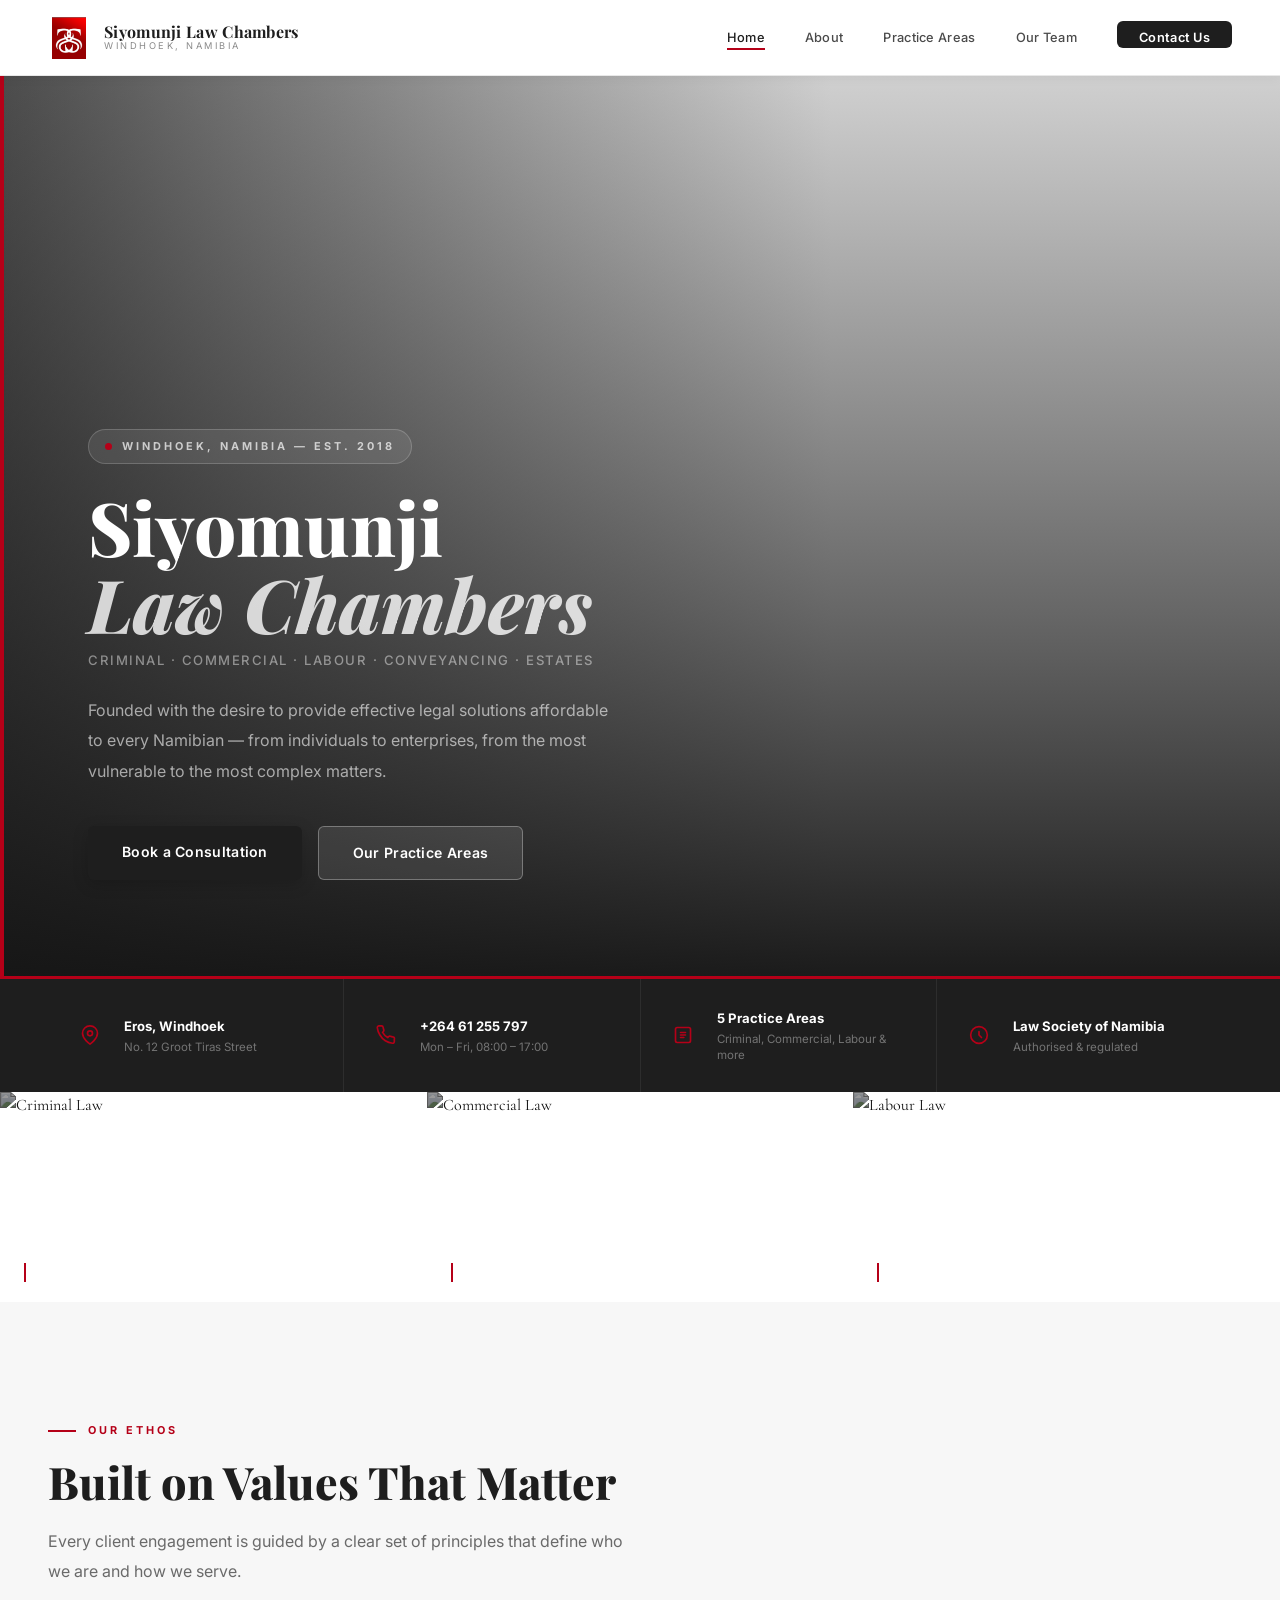
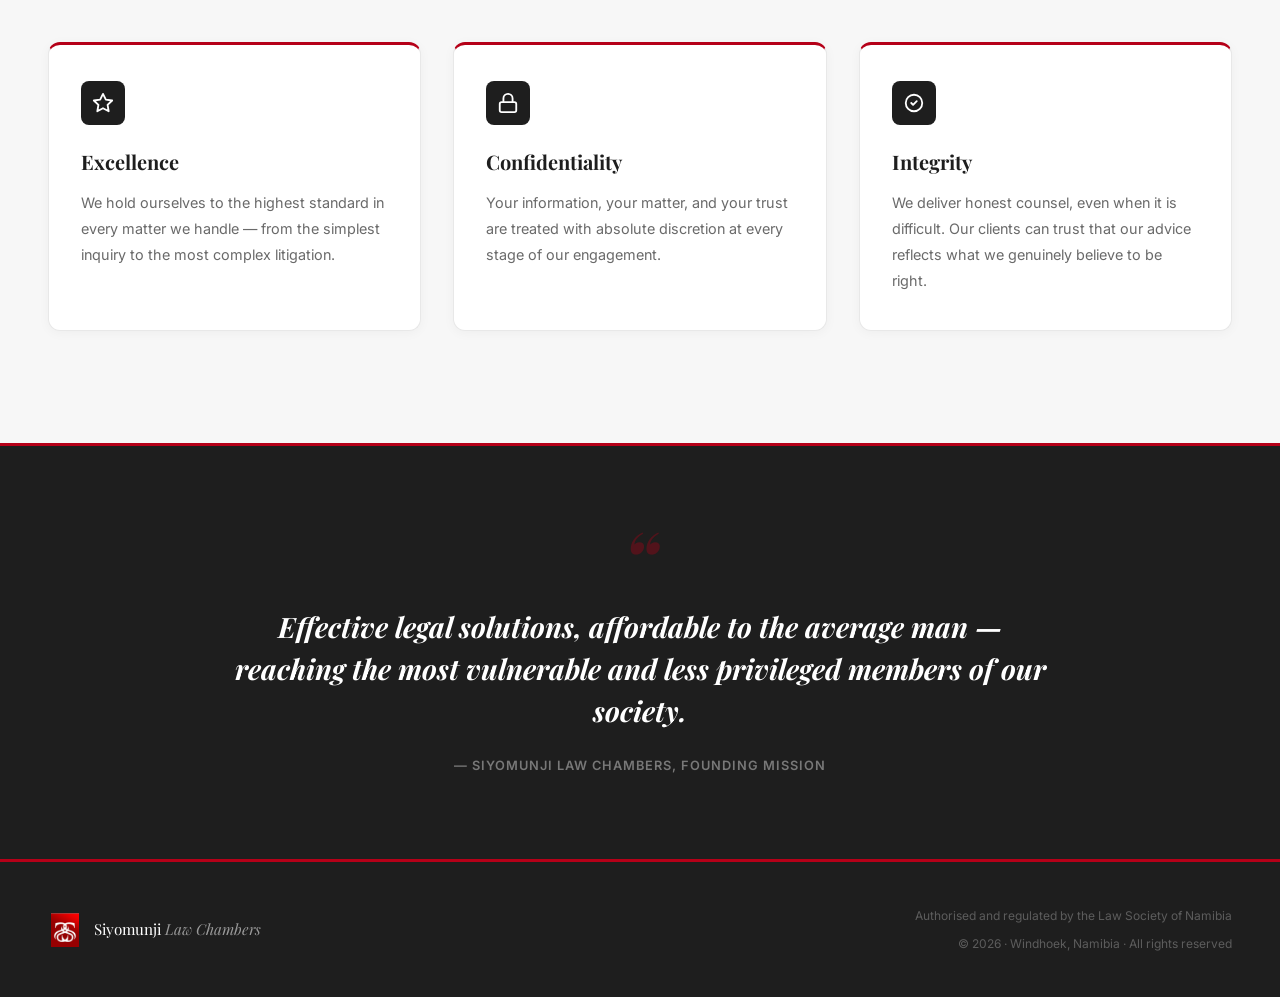
==== index.html @ d8ace4d2 "Reduce site image sizes by 30%" ====
<!DOCTYPE html>
<html lang="en">
<head>
  <meta charset="UTF-8"/>
  <meta name="viewport" content="width=device-width, initial-scale=1.0"/>
  <title>Siyomunji Law Chambers — Windhoek, Namibia</title>
  <meta name="description" content="Siyomunji Law Chambers — delivering effective, affordable legal solutions across Criminal Law, Commercial Law, Labour Law, Conveyancing, and more. Windhoek, Namibia."/>
  <link href="https://fonts.googleapis.com/css2?family=Playfair+Display:ital,wght@0,700;0,800;1,700&family=Cormorant+Garamond:ital,wght@0,400;0,600;1,400&family=Inter:wght@300;400;500;600;700&display=swap" rel="stylesheet"/>
  <link rel="stylesheet" href="styles.css"/>
  <style>
    .hero {
      position: relative; height: 100vh; min-height: 680px;
      display: flex; align-items: flex-end; overflow: hidden; margin-top: 76px;
    }
    .hero-bg {
      position: absolute; inset: 0;
      background-image: url('https://images.unsplash.com/photo-1589829545856-d10d557cf95f?auto=format&fit=crop&w=1800&q=85');
      background-size: cover; background-position: center 35%;
      transform: scale(1.04); transition: transform 8s ease-out;
    }
    .hero-bg.loaded { transform: scale(1); }
    .hero-overlay {
      position: absolute; inset: 0;
      background:
        linear-gradient(to top, rgba(20,20,20,0.97) 0%, rgba(20,20,20,0.65) 40%, rgba(20,20,20,0.2) 100%),
        linear-gradient(to right, rgba(20,20,20,0.7) 0%, transparent 65%);
    }
    .hero-accent { position: absolute; top: 0; left: 0; bottom: 0; width: 4px; background: var(--crimson); }
    .hero-content { position: relative; z-index: 1; width: 100%; max-width: 1200px; margin: 0 auto; padding: 0 3rem 6rem; }
    .hero-tag {
      display: inline-flex; align-items: center; gap: 10px;
      background: rgba(255,255,255,0.08); border: 1px solid rgba(255,255,255,0.18);
      color: rgba(255,255,255,0.7); font-family: 'Inter', sans-serif; font-size: 0.68rem;
      font-weight: 700; letter-spacing: 3px; text-transform: uppercase;
      padding: 7px 16px; border-radius: 100px; margin-bottom: 1.5rem;
    }
    .hero-dot { width: 7px; height: 7px; border-radius: 50%; background: var(--crimson); animation: blink 2.2s ease-in-out infinite; }
    @keyframes blink { 0%,100%{opacity:1;} 50%{opacity:0.2;} }
    .hero-content h1 {
      font-family: 'Playfair Display', serif;
      font-size: clamp(3.2rem, 5.8vw, 5.6rem);
      font-weight: 800; color: var(--white); line-height: 1.04; margin-bottom: 0.4rem;
    }
    .hero-content h1 em { font-style: italic; color: rgba(255,255,255,0.8); }
    .hero-sub { font-family: 'Inter', sans-serif; font-size: 0.82rem; font-weight: 500; color: rgba(255,255,255,0.45); letter-spacing: 1.5px; text-transform: uppercase; margin-bottom: 1.5rem; }
    .hero-desc { font-family: 'Inter', sans-serif; color: rgba(255,255,255,0.6); font-size: 1rem; max-width: 520px; line-height: 1.9; margin-bottom: 2.5rem; }
    .hero-actions { display: flex; gap: 1rem; flex-wrap: wrap; }
  </style>
</head>
<body>
<nav>
  <a href="index.html" class="nav-brand">
    <img src="logo.png" alt="Siyomunji Law Chambers" class="nav-logo"/>
    <div class="nav-brand-text">
      <span class="nav-brand-name">Siyomunji Law Chambers</span>
      <span class="nav-brand-sub">Windhoek, Namibia</span>
    </div>
  </a>
  <ul class="nav-links" id="navLinks">
    <li><a href="index.html" class="active">Home</a></li>
    <li><a href="about.html">About</a></li>
    <li><a href="practice.html">Practice Areas</a></li>
    <li><a href="team.html">Our Team</a></li>
    <li><a href="contact.html" class="nav-cta">Contact Us</a></li>
  </ul>
  <button class="hamburger" id="hamburger" aria-label="Toggle menu">
    <span></span><span></span><span></span>
  </button>
</nav>

<section class="hero">
  <div class="hero-bg" id="heroBg"></div>
  <div class="hero-overlay"></div>
  <div class="hero-accent"></div>
  <div class="hero-content">
    <div class="hero-tag"><span class="hero-dot"></span>Windhoek, Namibia &mdash; Est. 2018</div>
    <h1>Siyomunji<br><em>Law Chambers</em></h1>
    <p class="hero-sub">Criminal &middot; Commercial &middot; Labour &middot; Conveyancing &middot; Estates</p>
    <p class="hero-desc">Founded with the desire to provide effective legal solutions affordable to every Namibian — from individuals to enterprises, from the most vulnerable to the most complex matters.</p>
    <div class="hero-actions">
      <a href="contact.html" class="btn btn-primary">Book a Consultation</a>
      <a href="practice.html" class="btn btn-ghost">Our Practice Areas</a>
    </div>
  </div>
</section>

<div class="cred-bar">
  <div class="cred-inner">
    <div class="cred-item">
      <div class="cred-icon"><svg viewBox="0 0 24 24" fill="none" stroke="#b50018" stroke-width="2" stroke-linecap="round" stroke-linejoin="round"><path d="M21 10c0 7-9 13-9 13s-9-6-9-13a9 9 0 0 1 18 0z"/><circle cx="12" cy="10" r="3"/></svg></div>
      <div><h4>Eros, Windhoek</h4><p>No. 12 Groot Tiras Street</p></div>
    </div>
    <div class="cred-item">
      <div class="cred-icon"><svg viewBox="0 0 24 24" fill="none" stroke="#b50018" stroke-width="2" stroke-linecap="round" stroke-linejoin="round"><path d="M22 16.92v3a2 2 0 0 1-2.18 2 19.79 19.79 0 0 1-8.63-3.07A19.5 19.5 0 0 1 4.69 12 19.79 19.79 0 0 1 1.61 3.4 2 2 0 0 1 3.58 1h3a2 2 0 0 1 2 1.72c.127.96.361 1.903.7 2.81a2 2 0 0 1-.45 2.11L7.91 8.96a16 16 0 0 0 6.13 6.13l1.12-1.12a2 2 0 0 1 2.11-.45c.907.339 1.85.573 2.81.7A2 2 0 0 1 22 16.92z"/></svg></div>
      <div><h4>+264 61 255 797</h4><p>Mon – Fri, 08:00 – 17:00</p></div>
    </div>
    <div class="cred-item">
      <div class="cred-icon"><svg viewBox="0 0 24 24" fill="none" stroke="#b50018" stroke-width="2" stroke-linecap="round" stroke-linejoin="round"><rect x="3" y="3" width="18" height="18" rx="2"/><path d="M9 9h6M9 12h6M9 15h4"/></svg></div>
      <div><h4>5 Practice Areas</h4><p>Criminal, Commercial, Labour &amp; more</p></div>
    </div>
    <div class="cred-item">
      <div class="cred-icon"><svg viewBox="0 0 24 24" fill="none" stroke="#b50018" stroke-width="2" stroke-linecap="round" stroke-linejoin="round"><circle cx="12" cy="12" r="10"/><path d="M12 8v4l3 3"/></svg></div>
      <div><h4>Law Society of Namibia</h4><p>Authorised &amp; regulated</p></div>
    </div>
  </div>
</div>

<div class="img-strip">
  <div class="img-strip-item"><img src="https://images.unsplash.com/photo-1589994965851-a8f479c573a9?auto=format&fit=crop&w=800&q=80" alt="Criminal Law" loading="lazy"/><div class="img-strip-label">Criminal Law</div></div>
  <div class="img-strip-item"><img src="https://images.unsplash.com/photo-1521587760476-6c12a4b040da?auto=format&fit=crop&w=800&q=80" alt="Commercial Law" loading="lazy"/><div class="img-strip-label">Commercial Law</div></div>
  <div class="img-strip-item"><img src="https://images.unsplash.com/photo-1573164713988-8665fc963095?auto=format&fit=crop&w=800&q=80" alt="Labour Law" loading="lazy"/><div class="img-strip-label">Labour Law</div></div>
</div>

<section class="values-section">
  <div class="section-inner">
    <div class="eyebrow">Our Ethos</div>
    <h2 class="section-h" style="color:var(--dark)">Built on Values That Matter</h2>
    <p class="section-sub">Every client engagement is guided by a clear set of principles that define who we are and how we serve.</p>
    <div class="values-grid">
      <div class="val-card fade-up">
        <div class="val-icon"><svg viewBox="0 0 24 24" fill="none" stroke="white" stroke-width="2" stroke-linecap="round" stroke-linejoin="round"><path d="M12 2l3.09 6.26L22 9.27l-5 4.87L18.18 21 12 17.77 5.82 21 7 14.14 2 9.27l6.91-1.01L12 2z"/></svg></div>
        <h3>Excellence</h3>
        <p>We hold ourselves to the highest standard in every matter we handle — from the simplest inquiry to the most complex litigation.</p>
      </div>
      <div class="val-card fade-up">
        <div class="val-icon"><svg viewBox="0 0 24 24" fill="none" stroke="white" stroke-width="2" stroke-linecap="round" stroke-linejoin="round"><rect x="3" y="11" width="18" height="11" rx="2" ry="2"/><path d="M7 11V7a5 5 0 0 1 10 0v4"/></svg></div>
        <h3>Confidentiality</h3>
        <p>Your information, your matter, and your trust are treated with absolute discretion at every stage of our engagement.</p>
      </div>
      <div class="val-card fade-up">
        <div class="val-icon"><svg viewBox="0 0 24 24" fill="none" stroke="white" stroke-width="2" stroke-linecap="round" stroke-linejoin="round"><path d="M9 12l2 2 4-4m6 2a9 9 0 11-18 0 9 9 0 0118 0z"/></svg></div>
        <h3>Integrity</h3>
        <p>We deliver honest counsel, even when it is difficult. Our clients can trust that our advice reflects what we genuinely believe to be right.</p>
      </div>
    </div>
  </div>
</section>

<div class="quote-strip">
  <blockquote>Effective legal solutions, affordable to the average man — reaching the most vulnerable and less privileged members of our society.</blockquote>
  <cite>— Siyomunji Law Chambers, Founding Mission</cite>
</div>

<footer>
  <div class="footer-brand">
    <img src="logo.png" alt="Siyomunji Law Chambers" class="footer-logo"/>
    <span class="footer-brand-text">Siyomunji <em>Law Chambers</em></span>
  </div>
  <div class="footer-right">
    <small>Authorised and regulated by the Law Society of Namibia</small><br>
    <small>&copy; 2026 &middot; Windhoek, Namibia &middot; All rights reserved</small>
  </div>
</footer>
<button class="back-top" id="backTop" aria-label="Back to top"><svg viewBox="0 0 24 24" fill="none" stroke="currentColor" stroke-width="2.5" stroke-linecap="round" stroke-linejoin="round"><polyline points="18 15 12 9 6 15"/></svg></button>
<script>
  window.addEventListener('load', () => { document.getElementById('heroBg').classList.add('loaded'); });
  const obs = new IntersectionObserver(entries => { entries.forEach(e => { if (e.isIntersecting) e.target.classList.add('visible'); }); }, { threshold: 0.1 });
  document.querySelectorAll('.fade-up').forEach(el => obs.observe(el));
  const ham = document.getElementById('hamburger'); const nav = document.getElementById('navLinks');
  ham.addEventListener('click', () => { ham.classList.toggle('open'); nav.classList.toggle('open'); });
  const bt = document.getElementById('backTop');
  window.addEventListener('scroll', () => { bt.classList.toggle('show', window.scrollY > 400); });
  bt.addEventListener('click', () => window.scrollTo({ top: 0, behavior: 'smooth' }));
</script>
</body>
</html>
---- styles.css ----
/* ── RESET & VARS ──────────────────────────────── */
*, *::before, *::after { box-sizing: border-box; margin: 0; padding: 0; }

:root {
  --image-scale: 0.7;
  --crimson:  #b50018;
  --crimson2: #8a0013;
  --dark:     #1e1e1e;
  --charcoal: #2c2c2c;
  --grey:     #4a4a4a;
  --midgrey:  #8a8a8a;
  --lightgrey:#e8e8e8;
  --offwhite: #f7f7f7;
  --cream:    #f0f0f0;
  --white:    #ffffff;
  --text:     #1e1e1e;
  --muted:    #6a6a6a;
}

html { scroll-behavior: smooth; }
body {
  font-family: 'Cormorant Garamond', Georgia, serif;
  color: var(--text); background: var(--white);
  line-height: 1.7; overflow-x: hidden;
}
::-webkit-scrollbar { width: 5px; }
::-webkit-scrollbar-track { background: var(--dark); }
::-webkit-scrollbar-thumb { background: var(--crimson); border-radius: 3px; }

/* ── NAV ───────────────────────────────────────── */
nav {
  position: fixed; top: 0; left: 0; right: 0; z-index: 200;
  display: flex; align-items: center; justify-content: space-between;
  padding: 0 3rem; height: 76px;
  background: rgba(255,255,255,0.97);
  backdrop-filter: blur(20px);
  border-bottom: 1px solid var(--lightgrey);
  box-shadow: 0 1px 12px rgba(0,0,0,0.06);
}
.nav-brand { display: flex; align-items: center; gap: 14px; text-decoration: none; }
.nav-logo { width: 42px; height: 42px; object-fit: contain; }
.nav-brand-text { display: flex; flex-direction: column; line-height: 1.15; }
.nav-brand-name {
  font-family: 'Playfair Display', serif;
  font-size: 1rem; font-weight: 700; color: var(--dark); letter-spacing: 0.3px;
}
.nav-brand-sub {
  font-size: 0.58rem; color: var(--midgrey);
  letter-spacing: 2.5px; text-transform: uppercase; font-family: 'Inter', sans-serif;
}
.nav-links { display: flex; gap: 2.5rem; list-style: none; align-items: center; }
.nav-links a {
  font-family: 'Inter', sans-serif;
  color: var(--grey); font-size: 0.8rem;
  font-weight: 500; text-decoration: none; letter-spacing: 0.3px;
  transition: color 0.2s; position: relative; padding-bottom: 3px;
}
.nav-links a::after {
  content: ''; position: absolute; bottom: -2px; left: 0; right: 0;
  height: 2px; background: var(--crimson);
  transform: scaleX(0); transition: transform 0.25s; transform-origin: left;
}
.nav-links a:hover { color: var(--dark); }
.nav-links a:hover::after, .nav-links a.active::after { transform: scaleX(1); }
.nav-links a.active { color: var(--dark); }
.nav-cta {
  background: var(--dark) !important; color: var(--white) !important;
  padding: 9px 22px; border-radius: 6px; font-weight: 600 !important;
  font-family: 'Inter', sans-serif !important; transition: background 0.2s !important;
}
.nav-cta::after { display: none !important; }
.nav-cta:hover { background: var(--crimson) !important; }

/* ── HAMBURGER ─────────────────────────────────── */
.hamburger {
  display: none; flex-direction: column; justify-content: center;
  gap: 5px; cursor: pointer; padding: 6px; background: none; border: none;
}
.hamburger span { display: block; width: 24px; height: 2px; background: var(--dark); border-radius: 2px; transition: all 0.3s; }
.hamburger.open span:nth-child(1) { transform: translateY(7px) rotate(45deg); }
.hamburger.open span:nth-child(2) { opacity: 0; }
.hamburger.open span:nth-child(3) { transform: translateY(-7px) rotate(-45deg); }

/* ── BUTTONS ───────────────────────────────────── */
.btn {
  display: inline-block; padding: 14px 34px; border-radius: 6px;
  font-family: 'Inter', sans-serif; font-weight: 600; font-size: 0.88rem;
  text-decoration: none; transition: all 0.25s; cursor: pointer; letter-spacing: 0.3px;
}
.btn-primary { background: var(--dark); color: var(--white); box-shadow: 0 4px 16px rgba(0,0,0,0.18); }
.btn-primary:hover { background: var(--crimson); transform: translateY(-2px); box-shadow: 0 10px 28px rgba(181,0,24,0.3); }
.btn-ghost { background: rgba(255,255,255,0.1); color: var(--white); border: 1px solid rgba(255,255,255,0.3); }
.btn-ghost:hover { background: rgba(255,255,255,0.2); border-color: rgba(255,255,255,0.55); }
.btn-outline { background: transparent; color: var(--dark); border: 2px solid var(--dark); }
.btn-outline:hover { background: var(--dark); color: var(--white); }

/* ── PAGE HERO ─────────────────────────────────── */
.page-hero {
  height: 380px; position: relative;
  display: flex; align-items: flex-end; overflow: hidden; margin-top: 76px;
}
.page-hero-bg { position: absolute; inset: 0; background-size: cover; background-position: center 30%; }
.page-hero-overlay {
  position: absolute; inset: 0;
  background: linear-gradient(to top, rgba(20,20,20,0.95) 0%, rgba(20,20,20,0.55) 55%, rgba(20,20,20,0.2) 100%);
}
.page-hero-content { position: relative; z-index: 1; width: 100%; max-width: 1200px; margin: 0 auto; padding: 0 3rem 3.5rem; }
.page-hero-eyebrow {
  display: inline-flex; align-items: center; gap: 10px;
  font-family: 'Inter', sans-serif; font-size: 0.68rem; font-weight: 700;
  letter-spacing: 3px; text-transform: uppercase; color: rgba(255,255,255,0.6); margin-bottom: 0.75rem;
}
.page-hero-eyebrow::before { content: ''; display: block; width: 24px; height: 2px; background: var(--crimson); }
.page-hero h1 {
  font-family: 'Playfair Display', serif;
  font-size: clamp(2.4rem, 4vw, 3.8rem); font-weight: 800; color: var(--white); line-height: 1.1;
}
.page-hero h1 em { color: rgba(255,255,255,0.75); font-style: italic; }

/* ── SECTION COMMONS ───────────────────────────── */
.section-inner { max-width: 1200px; margin: 0 auto; }
.eyebrow {
  display: inline-flex; align-items: center; gap: 12px;
  font-family: 'Inter', sans-serif; font-size: 0.68rem; font-weight: 700;
  letter-spacing: 3px; text-transform: uppercase; color: var(--crimson); margin-bottom: 1rem;
}
.eyebrow::before { content: ''; display: block; width: 28px; height: 2px; background: currentColor; }
.section-h {
  font-family: 'Playfair Display', serif;
  font-size: clamp(2rem, 3.5vw, 3rem); font-weight: 800; line-height: 1.15; margin-bottom: 1.25rem;
}
.section-sub {
  font-family: 'Inter', sans-serif; font-size: 1rem; color: var(--muted); max-width: 600px; line-height: 1.85;
}

/* ── CRED BAR ──────────────────────────────────── */
.cred-bar { background: var(--dark); border-top: 3px solid var(--crimson); padding: 0 3rem; }
.cred-inner { max-width: 1200px; margin: 0 auto; display: flex; align-items: stretch; }
.cred-item {
  flex: 1; display: flex; align-items: center; gap: 1rem;
  padding: 1.75rem 1.5rem; border-right: 1px solid rgba(255,255,255,0.07);
}
.cred-item:last-child { border-right: none; }
.cred-icon { width: 36px; height: 36px; flex-shrink: 0; display: flex; align-items: center; justify-content: center; }
.cred-icon svg { width: 20px; height: 20px; }
.cred-item h4 { font-family: 'Inter', sans-serif; font-size: 0.82rem; font-weight: 700; color: var(--white); margin-bottom: 2px; }
.cred-item p { font-family: 'Inter', sans-serif; font-size: 0.72rem; color: rgba(255,255,255,0.38); line-height: 1.4; }

/* ── IMAGE STRIP ───────────────────────────────── */
.img-strip { display: grid; grid-template-columns: 1fr 1fr 1fr; height: calc(300px * var(--image-scale)); overflow: hidden; }
.img-strip-item { position: relative; overflow: hidden; }
.img-strip-item img { width: 100%; height: 100%; object-fit: cover; filter: brightness(0.6) saturate(0.5) grayscale(0.3); transition: transform 0.6s, filter 0.4s; display: block; }
.img-strip-item:hover img { transform: scale(1.06); filter: brightness(0.45) saturate(0.4) grayscale(0.2); }
.img-strip-label {
  position: absolute; bottom: 1.25rem; left: 1.5rem;
  font-family: 'Inter', sans-serif; font-size: 0.68rem; font-weight: 700;
  letter-spacing: 2.5px; text-transform: uppercase; color: var(--white);
  border-left: 2px solid var(--crimson); padding-left: 10px;
}

/* ── VALUES SECTION ────────────────────────────── */
.values-section { padding: 7rem 3rem; background: var(--offwhite); }
.values-grid { display: grid; grid-template-columns: repeat(3,1fr); gap: 2rem; margin-top: 3.5rem; }
.val-card {
  background: var(--white); border-radius: 12px; padding: 2.25rem 2rem;
  border: 1px solid var(--lightgrey); border-top: 3px solid var(--crimson);
  box-shadow: 0 2px 12px rgba(0,0,0,0.04); transition: transform 0.3s, box-shadow 0.3s;
}
.val-card:hover { transform: translateY(-4px); box-shadow: 0 12px 36px rgba(0,0,0,0.1); }
.val-icon { width: 44px; height: 44px; background: var(--dark); border-radius: 8px; display: flex; align-items: center; justify-content: center; margin-bottom: 1.25rem; }
.val-icon svg { width: 22px; height: 22px; }
.val-card h3 { font-family: 'Playfair Display', serif; font-size: 1.25rem; font-weight: 700; color: var(--dark); margin-bottom: 0.65rem; }
.val-card p { font-family: 'Inter', sans-serif; font-size: 0.9rem; color: var(--muted); line-height: 1.8; }

/* ── ABOUT SECTION ─────────────────────────────── */
.about-section { padding: 7rem 3rem; background: var(--white); }
.about-layout { display: grid; grid-template-columns: 1fr 1fr; gap: 6rem; align-items: center; margin-top: 4rem; }
.about-photo-wrap { position: relative; }
.about-photo { width: 100%; aspect-ratio: 8/7; object-fit: cover; border-radius: 12px; display: block; box-shadow: 0 24px 64px rgba(0,0,0,0.14); filter: grayscale(15%); }
.about-badge {
  position: absolute; bottom: -18px; left: -18px;
  background: var(--dark); border-radius: 10px; padding: 1.25rem 1.5rem;
  box-shadow: 0 8px 28px rgba(0,0,0,0.25); color: var(--white);
  border-left: 4px solid var(--crimson);
}
.about-badge strong { display: block; font-family: 'Playfair Display', serif; font-size: 1.4rem; font-weight: 800; line-height: 1.2; }
.about-badge span { font-family: 'Inter', sans-serif; font-size: 0.7rem; font-weight: 600; opacity: 0.6; text-transform: uppercase; letter-spacing: 1px; }
.about-text p { font-family: 'Inter', sans-serif; font-size: 0.98rem; color: var(--grey); line-height: 1.95; margin-bottom: 1.25rem; }
blockquote.pull {
  margin: 2rem 0; padding: 1.4rem 1.6rem;
  background: var(--offwhite); border-left: 4px solid var(--crimson); border-radius: 0 10px 10px 0;
  box-shadow: 0 2px 12px rgba(0,0,0,0.05);
}
blockquote.pull p { font-family: 'Playfair Display', serif; font-size: 1.1rem; font-style: italic; color: var(--dark); margin: 0 0 0.4rem; }
blockquote.pull cite { font-family: 'Inter', sans-serif; font-size: 0.75rem; color: var(--midgrey); font-style: normal; font-weight: 600; }

/* ── ABOUT GALLERY ─────────────────────────────── */
.about-gallery { display: grid; grid-template-columns: 2fr 1fr 1fr; grid-template-rows: calc(250px * var(--image-scale)) calc(250px * var(--image-scale)); gap: 10px; margin-top: 5rem; }
.about-gallery-item { border-radius: 10px; overflow: hidden; }
.about-gallery-item img { width: 100%; height: 100%; object-fit: cover; filter: grayscale(20%) saturate(0.85); transition: transform 0.5s, filter 0.4s; display: block; }
.about-gallery-item:hover img { transform: scale(1.05); filter: grayscale(0%) saturate(1); }
.about-gallery-item:first-child { grid-row: 1 / 3; }

/* ── PRACTICE / SERVICES ───────────────────────── */
.practice-section { padding: 7rem 3rem; background: var(--charcoal); }
.practice-section .section-h { color: var(--white); }
.practice-section .section-sub { color: rgba(255,255,255,0.45); }
.practice-grid { display: grid; grid-template-columns: repeat(2,1fr); gap: 1.5rem; margin-top: 3.5rem; }
.prac-card { border-radius: 12px; overflow: hidden; border: 1px solid rgba(255,255,255,0.07); transition: all 0.3s; }
.prac-img { width: 100%; height: calc(200px * var(--image-scale)); object-fit: cover; display: block; filter: brightness(0.4) grayscale(0.5); transition: filter 0.4s, transform 0.4s; }
.prac-card:hover .prac-img { filter: brightness(0.3) grayscale(0.3); transform: scale(1.04); }
.prac-body { padding: 1.5rem 1.75rem 1.875rem; background: rgba(30,30,30,0.96); }
.prac-line { width: 28px; height: 2px; background: var(--crimson); border-radius: 2px; margin-bottom: 0.75rem; transition: width 0.3s; }
.prac-card:hover .prac-line { width: 56px; }
.prac-body h3 { font-family: 'Playfair Display', serif; font-size: 1.15rem; font-weight: 700; color: var(--white); margin-bottom: 0.5rem; }
.prac-body ul { list-style: none; margin-top: 0.6rem; }
.prac-body ul li { font-family: 'Inter', sans-serif; font-size: 0.82rem; color: rgba(255,255,255,0.42); line-height: 1.9; padding-left: 1rem; position: relative; }
.prac-body ul li::before { content: '—'; position: absolute; left: 0; color: var(--crimson); font-size: 0.7rem; top: 0.3rem; }

/* ── TEAM SECTION ──────────────────────────────── */
.team-section { padding: 7rem 3rem; background: var(--offwhite); }
.team-grid { display: grid; grid-template-columns: repeat(4,1fr); gap: 1.75rem; margin-top: 3.5rem; }
.team-card { background: var(--white); border-radius: 12px; overflow: hidden; box-shadow: 0 2px 14px rgba(0,0,0,0.07); transition: transform 0.3s, box-shadow 0.3s; }
.team-card:hover { transform: translateY(-4px); box-shadow: 0 14px 40px rgba(0,0,0,0.12); }
.team-photo { width: 100%; aspect-ratio: 10/7; object-fit: cover; display: block; filter: grayscale(25%); transition: filter 0.3s; }
.team-card:hover .team-photo { filter: grayscale(0%); }
.team-info { padding: 1.25rem 1.25rem 1.5rem; border-top: 3px solid var(--crimson); }
.team-info h4 { font-family: 'Playfair Display', serif; font-size: 1rem; font-weight: 700; color: var(--dark); margin-bottom: 4px; }
.team-info span { font-family: 'Inter', sans-serif; font-size: 0.72rem; font-weight: 600; color: var(--midgrey); letter-spacing: 0.5px; text-transform: uppercase; }

/* ── PARTNER FEATURE ───────────────────────────── */
.partner-section { padding: 7rem 3rem; background: var(--white); }
.partner-layout { display: grid; grid-template-columns: 1fr 1.4fr; gap: 5rem; align-items: center; margin-top: 4rem; }
.partner-photo-wrap { position: relative; }
.partner-photo { width: 100%; aspect-ratio: 15/14; object-fit: cover; border-radius: 12px; display: block; box-shadow: 0 24px 64px rgba(0,0,0,0.12); filter: grayscale(15%); }
.partner-badge {
  position: absolute; top: 2rem; right: -1.5rem;
  background: var(--dark); color: var(--white); border-radius: 8px;
  padding: 1rem 1.25rem; text-align: center;
  box-shadow: 0 8px 24px rgba(0,0,0,0.2); border-top: 3px solid var(--crimson);
}
.partner-badge strong { display: block; font-family: 'Playfair Display', serif; font-size: 1.8rem; font-weight: 800; line-height: 1; }
.partner-badge span { font-family: 'Inter', sans-serif; font-size: 0.65rem; font-weight: 600; letter-spacing: 1px; text-transform: uppercase; opacity: 0.6; }
.partner-text p { font-family: 'Inter', sans-serif; font-size: 0.97rem; color: var(--grey); line-height: 1.95; margin-bottom: 1.1rem; }
.partner-expertise { margin-top: 2rem; }
.partner-expertise h4 { font-family: 'Inter', sans-serif; font-size: 0.7rem; font-weight: 700; letter-spacing: 2px; text-transform: uppercase; color: var(--crimson); margin-bottom: 1rem; }
.expertise-tags { display: flex; flex-wrap: wrap; gap: 0.5rem; }
.etag { font-family: 'Inter', sans-serif; font-size: 0.78rem; font-weight: 600; padding: 5px 13px; border-radius: 100px; background: var(--offwhite); border: 1px solid var(--lightgrey); color: var(--dark); }

/* ── QUOTE / CTA STRIP ─────────────────────────── */
.quote-strip { background: var(--dark); padding: 5rem 3rem; text-align: center; border-top: 3px solid var(--crimson); }
.quote-strip blockquote {
  max-width: 820px; margin: 0 auto;
  font-family: 'Playfair Display', serif; font-size: clamp(1.2rem,2.2vw,1.9rem);
  font-weight: 700; font-style: italic; color: var(--white); line-height: 1.5; margin-bottom: 1.25rem;
}
.quote-strip blockquote::before {
  content: '\201C'; display: block; font-size: 5rem; color: rgba(181,0,24,0.35);
  line-height: 0.8; margin-bottom: 1rem;
}
.quote-strip cite { font-family: 'Inter', sans-serif; font-size: 0.8rem; color: rgba(255,255,255,0.4); font-style: normal; font-weight: 600; letter-spacing: 1px; text-transform: uppercase; }

/* ── CONTACT SECTION ───────────────────────────── */
.contact-section { padding: 7rem 3rem; background: var(--offwhite); }
.contact-layout { display: grid; grid-template-columns: 1fr 1.4fr; gap: 4rem; align-items: start; margin-top: 3.5rem; }
.contact-stack { display: flex; flex-direction: column; gap: 1rem; }
.cinfo {
  display: flex; gap: 1.25rem; align-items: flex-start;
  background: var(--white); border-radius: 12px; padding: 1.4rem 1.5rem;
  border: 1px solid var(--lightgrey); transition: box-shadow 0.2s, transform 0.2s;
}
.cinfo:hover { box-shadow: 0 6px 24px rgba(0,0,0,0.08); transform: translateY(-2px); }
.cinfo-ico { width: 42px; height: 42px; flex-shrink: 0; background: var(--dark); border-radius: 8px; display: flex; align-items: center; justify-content: center; }
.cinfo-ico svg { width: 18px; height: 18px; }
.cinfo h4 { font-family: 'Inter', sans-serif; font-size: 0.65rem; font-weight: 700; letter-spacing: 2px; text-transform: uppercase; color: var(--crimson); margin-bottom: 4px; }
.cinfo p, .cinfo a { font-family: 'Inter', sans-serif; font-size: 0.92rem; color: var(--text); text-decoration: none; line-height: 1.6; }
.cinfo a:hover { color: var(--crimson); }

.contact-right { display: flex; flex-direction: column; gap: 1.5rem; }
.map-frame { border-radius: 14px; overflow: hidden; border: 1px solid var(--lightgrey); box-shadow: 0 6px 24px rgba(0,0,0,0.07); height: 260px; }
.map-frame iframe { width: 100%; height: 100%; border: none; display: block; }

.contact-form { background: var(--white); border-radius: 14px; padding: 2rem 2rem 2.25rem; border: 1px solid var(--lightgrey); box-shadow: 0 4px 16px rgba(0,0,0,0.05); }
.contact-form h3 { font-family: 'Playfair Display', serif; font-size: 1.35rem; font-weight: 700; color: var(--dark); margin-bottom: 1.25rem; }
.form-row { display: grid; grid-template-columns: 1fr 1fr; gap: 1rem; }
.form-group { display: flex; flex-direction: column; gap: 6px; margin-bottom: 1rem; }
.form-group label { font-family: 'Inter', sans-serif; font-size: 0.68rem; font-weight: 700; letter-spacing: 1.5px; text-transform: uppercase; color: var(--muted); }
.form-group input, .form-group select, .form-group textarea {
  border: 1px solid var(--lightgrey); border-radius: 8px; padding: 11px 14px;
  font-size: 0.92rem; font-family: 'Inter', sans-serif; color: var(--text);
  background: var(--offwhite); transition: border-color 0.2s, box-shadow 0.2s; outline: none;
}
.form-group input:focus, .form-group select:focus, .form-group textarea:focus {
  border-color: var(--dark); box-shadow: 0 0 0 3px rgba(30,30,30,0.08); background: var(--white);
}
.form-group textarea { resize: vertical; min-height: 110px; }
.form-status { font-family: 'Inter', sans-serif; font-size: 0.85rem; padding: 10px 14px; border-radius: 7px; display: none; margin-top: 0.5rem; }
.form-status.success { background: #f0f9f0; color: #2e7d32; border: 1px solid #c8e6c9; display: block; }
.form-status.error { background: #fdf3f3; color: #c62828; border: 1px solid #f5c6c6; display: block; }

/* ── HOURS BLOCK ───────────────────────────────── */
.hours-block { background: var(--white); border-radius: 12px; padding: 1.5rem; border: 1px solid var(--lightgrey); }
.hours-block h4 { font-family: 'Inter', sans-serif; font-size: 0.65rem; font-weight: 700; letter-spacing: 2px; text-transform: uppercase; color: var(--crimson); margin-bottom: 1rem; }
.hrow { display: flex; justify-content: space-between; font-family: 'Inter', sans-serif; font-size: 0.875rem; padding: 9px 0; border-bottom: 1px solid var(--cream); color: var(--grey); }
.hrow:last-child { border-bottom: none; }
.hrow span:last-child { font-weight: 700; color: var(--dark); }

/* ── FOOTER ────────────────────────────────────── */
footer {
  background: var(--dark); padding: 2.5rem 3rem;
  display: flex; flex-wrap: wrap; align-items: center; justify-content: space-between; gap: 1rem;
  border-top: 3px solid var(--crimson);
}
.footer-brand { display: flex; align-items: center; gap: 12px; }
.footer-logo { width: 34px; height: 34px; object-fit: contain; }
.footer-brand-text { font-family: 'Playfair Display', serif; color: var(--white); font-size: 0.95rem; }
.footer-brand-text em { color: rgba(255,255,255,0.55); font-style: italic; }
.footer-right { text-align: right; }
footer small { font-family: 'Inter', sans-serif; color: rgba(255,255,255,0.28); font-size: 0.75rem; line-height: 1.8; }

/* ── FADE / BACK-TO-TOP ────────────────────────── */
.fade-up { opacity: 0; transform: translateY(22px); transition: opacity 0.55s ease, transform 0.55s ease; }
.fade-up.visible { opacity: 1; transform: translateY(0); }
.back-top {
  position: fixed; bottom: 2rem; right: 2rem; z-index: 300;
  width: 44px; height: 44px; border-radius: 50%;
  background: var(--dark); color: var(--white); border: none; cursor: pointer;
  display: flex; align-items: center; justify-content: center;
  box-shadow: 0 4px 16px rgba(0,0,0,0.25);
  opacity: 0; transform: translateY(12px); transition: opacity 0.3s, transform 0.3s; pointer-events: none;
}
.back-top.show { opacity: 1; transform: translateY(0); pointer-events: auto; }
.back-top:hover { background: var(--crimson); }
.back-top svg { width: 18px; height: 18px; }

/* ── RESPONSIVE ────────────────────────────────── */
@media (max-width: 960px) {
  nav { padding: 0 1.5rem; }
  .about-layout, .partner-layout { grid-template-columns: 1fr; gap: 3.5rem; }
  .practice-grid { grid-template-columns: 1fr 1fr; }
  .team-grid { grid-template-columns: 1fr 1fr; }
  .values-grid { grid-template-columns: 1fr 1fr; }
  .contact-layout { grid-template-columns: 1fr; }
  .about-gallery { grid-template-columns: 1fr 1fr; grid-template-rows: calc(200px * var(--image-scale)) calc(200px * var(--image-scale)); }
  .about-gallery-item:first-child { grid-row: auto; }
  .img-strip { grid-template-columns: 1fr 1fr; }
  .img-strip-item:last-child { display: none; }
  .cred-inner { flex-wrap: wrap; }
  .cred-item { flex: 1 1 45%; border-right: none; border-bottom: 1px solid rgba(255,255,255,0.05); }
  .about-section, .practice-section, .contact-section, .values-section, .team-section, .partner-section { padding: 5rem 1.5rem; }
  .page-hero-content { padding: 0 1.5rem 3rem; }
  .quote-strip { padding: 4rem 1.5rem; }
  .cred-bar { padding: 0 1.5rem; }
}
@media (max-width: 600px) {
  .nav-links { display: none; flex-direction: column; gap: 0; position: fixed; top: 76px; left: 0; right: 0; background: rgba(255,255,255,0.98); padding: 1.5rem 2rem 2rem; border-bottom: 1px solid var(--lightgrey); box-shadow: 0 8px 24px rgba(0,0,0,0.1); }
  .nav-links.open { display: flex; }
  .nav-links li { width: 100%; }
  .nav-links a { display: block; padding: 0.75rem 0; font-size: 1rem; color: var(--dark); border-bottom: 1px solid var(--lightgrey); }
  .nav-links a::after { display: none; }
  .nav-cta { display: inline-block; margin-top: 0.75rem; text-align: center; }
  .hamburger { display: flex; }
  .practice-grid { grid-template-columns: 1fr; }
  .team-grid { grid-template-columns: 1fr 1fr; }
  .values-grid { grid-template-columns: 1fr; }
  .img-strip { grid-template-columns: 1fr; }
  .img-strip-item:not(:first-child) { display: none; }
  .form-row { grid-template-columns: 1fr; }
  .about-gallery { grid-template-columns: 1fr; grid-template-rows: repeat(3, calc(180px * var(--image-scale))); }
  .partner-badge { right: 0; top: 1rem; }
  footer { padding: 2rem 1.5rem; }
  .footer-right { text-align: left; }
}
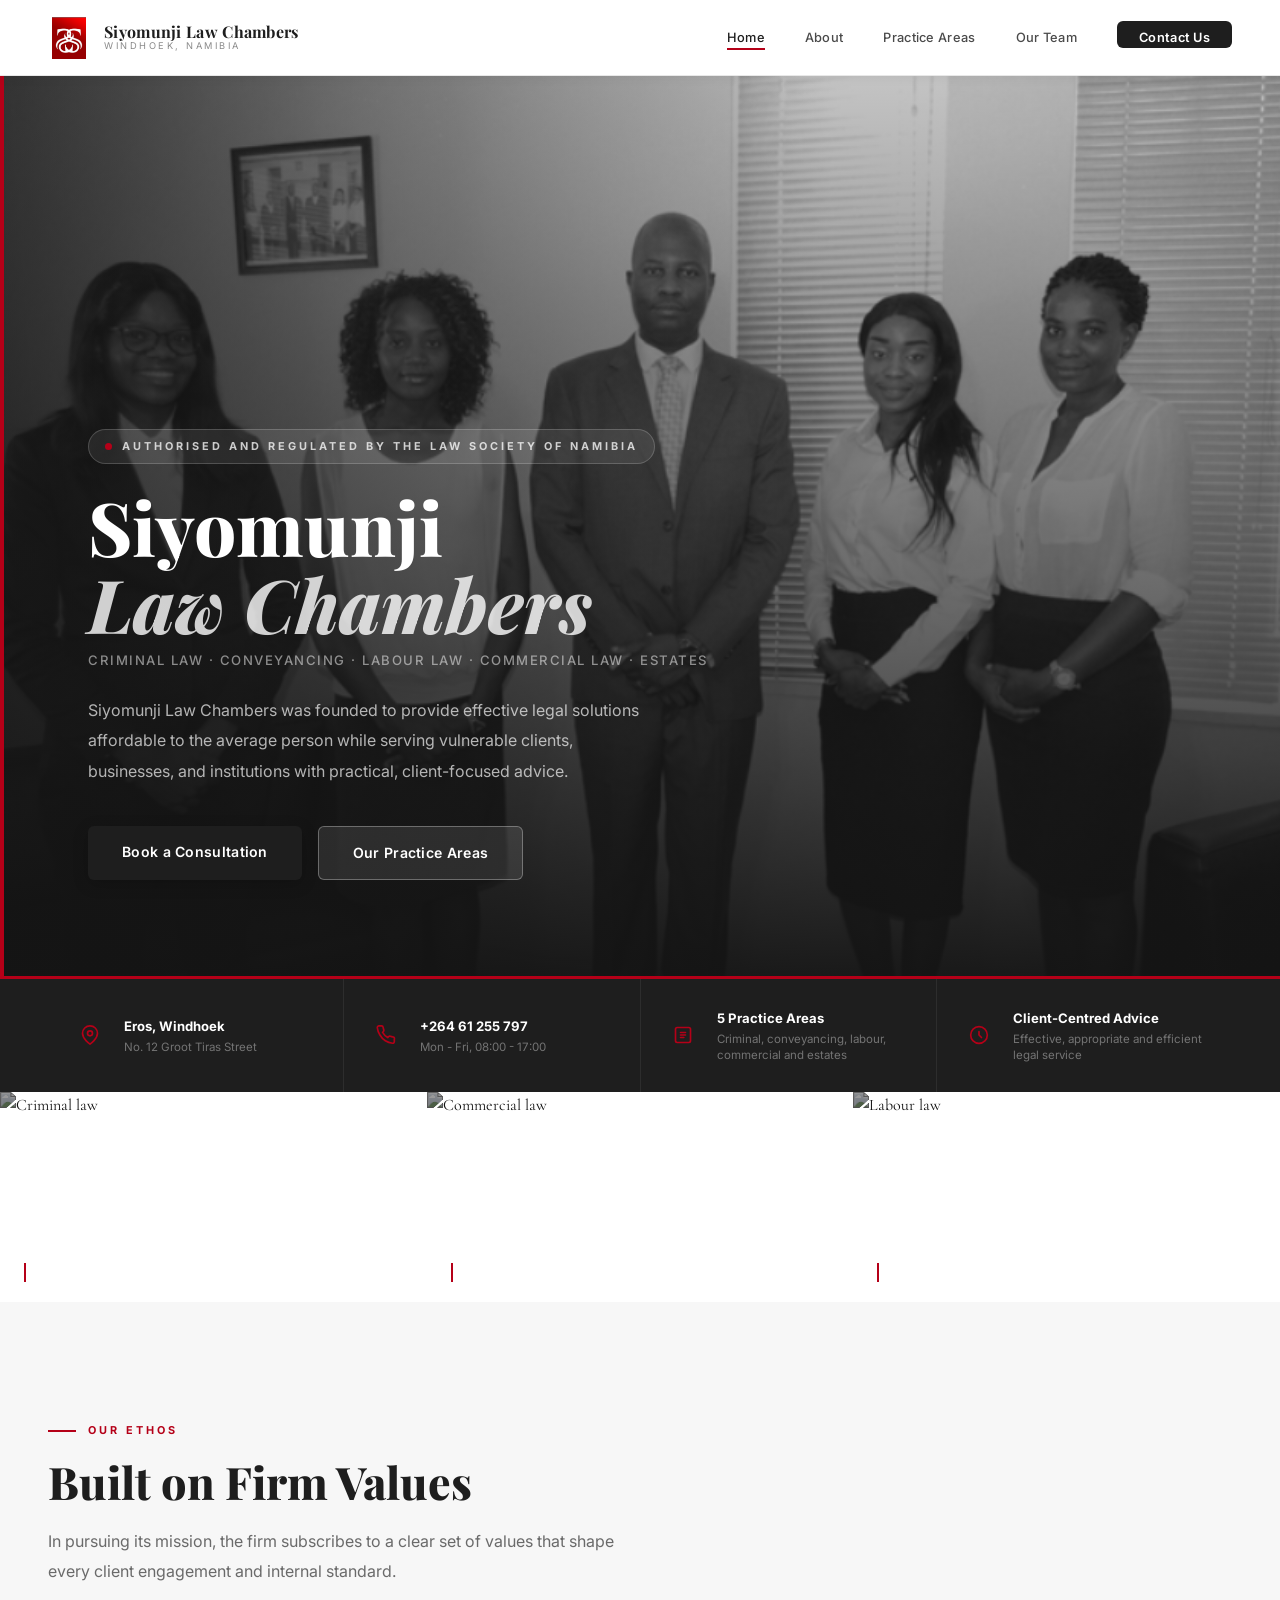
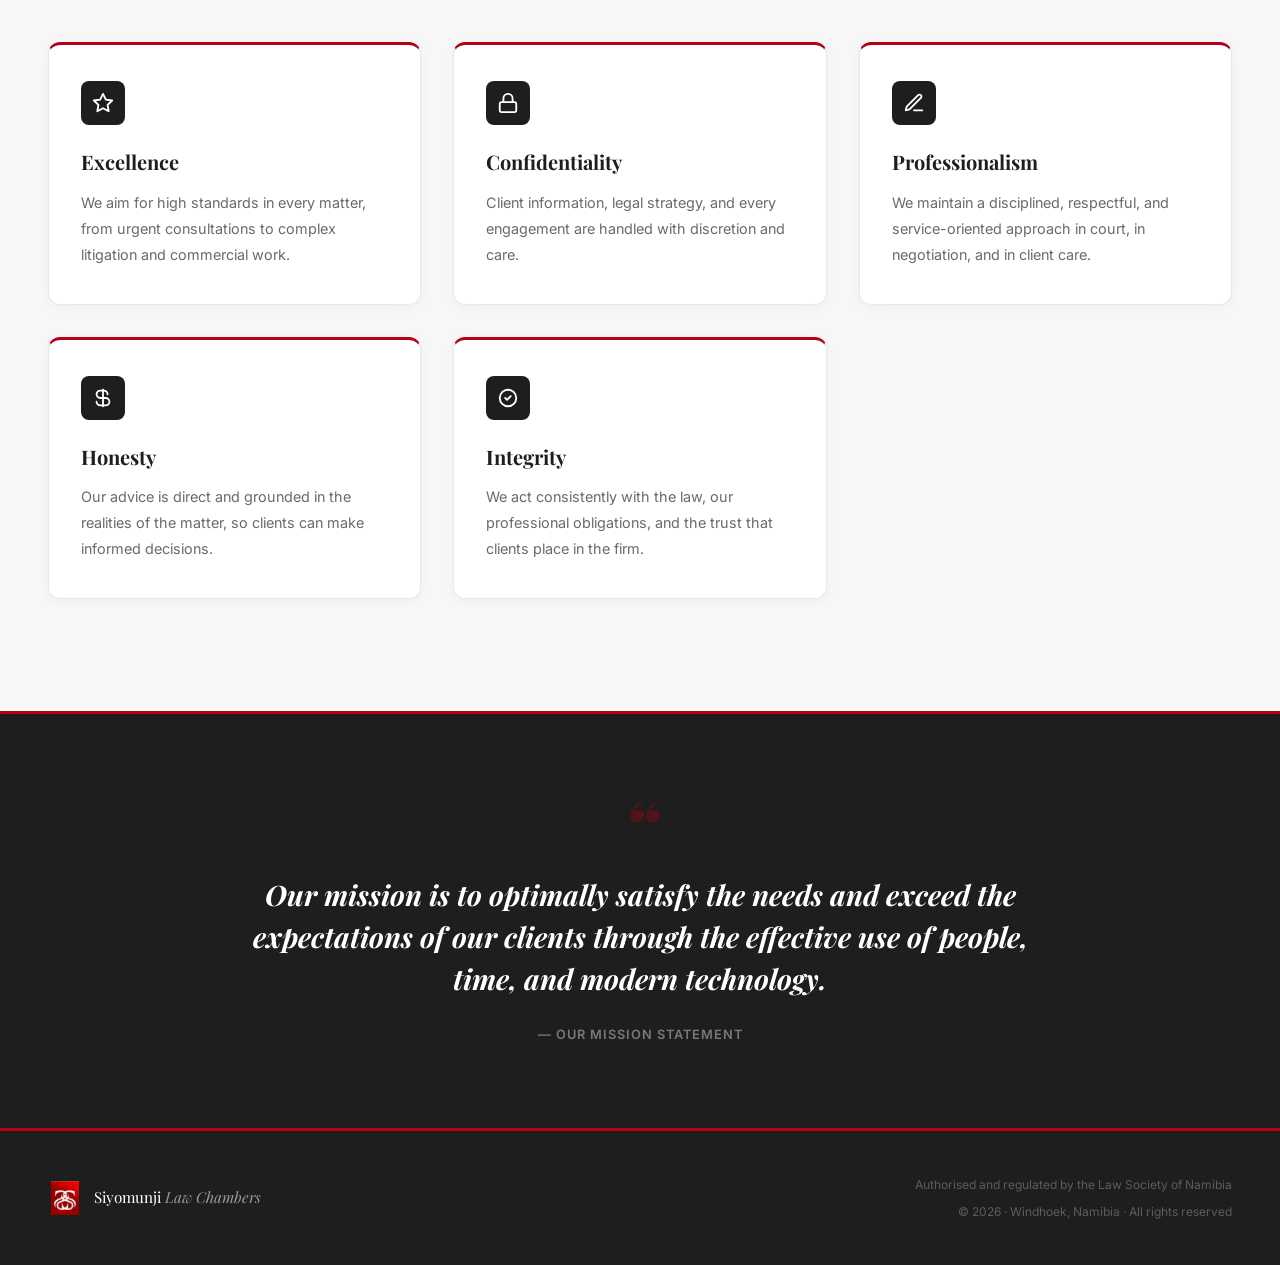
==== commit d0e8b5d9: "feat: update site pages, styles, and add team/founder images Co-Authored-By: Claude Sonnet 4.6 <nore" ====
--- a/index.html
+++ b/index.html
@@ -3,8 +3,8 @@
 <head>
   <meta charset="UTF-8"/>
   <meta name="viewport" content="width=device-width, initial-scale=1.0"/>
-  <title>Siyomunji Law Chambers — Windhoek, Namibia</title>
-  <meta name="description" content="Siyomunji Law Chambers — delivering effective, affordable legal solutions across Criminal Law, Commercial Law, Labour Law, Conveyancing, and more. Windhoek, Namibia."/>
+  <title>Siyomunji Law Chambers - Windhoek, Namibia</title>
+  <meta name="description" content="Siyomunji Law Chambers delivers effective, affordable legal solutions across criminal law, conveyancing, labour law, commercial law, and administration of estates in Windhoek, Namibia."/>
   <link href="https://fonts.googleapis.com/css2?family=Playfair+Display:ital,wght@0,700;0,800;1,700&family=Cormorant+Garamond:ital,wght@0,400;0,600;1,400&family=Inter:wght@300;400;500;600;700&display=swap" rel="stylesheet"/>
   <link rel="stylesheet" href="styles.css"/>
   <style>
@@ -14,23 +14,23 @@
     }
     .hero-bg {
       position: absolute; inset: 0;
-      background-image: url('https://images.unsplash.com/photo-1589829545856-d10d557cf95f?auto=format&fit=crop&w=1800&q=85');
-      background-size: cover; background-position: center 35%;
+      background-image: url('team%20picture.png');
+      background-size: cover; background-position: center 28%;
       transform: scale(1.04); transition: transform 8s ease-out;
     }
     .hero-bg.loaded { transform: scale(1); }
     .hero-overlay {
       position: absolute; inset: 0;
       background:
-        linear-gradient(to top, rgba(20,20,20,0.97) 0%, rgba(20,20,20,0.65) 40%, rgba(20,20,20,0.2) 100%),
-        linear-gradient(to right, rgba(20,20,20,0.7) 0%, transparent 65%);
+        linear-gradient(to top, rgba(20,20,20,0.97) 0%, rgba(20,20,20,0.65) 40%, rgba(20,20,20,0.25) 100%),
+        linear-gradient(to right, rgba(20,20,20,0.74) 0%, transparent 65%);
     }
     .hero-accent { position: absolute; top: 0; left: 0; bottom: 0; width: 4px; background: var(--crimson); }
     .hero-content { position: relative; z-index: 1; width: 100%; max-width: 1200px; margin: 0 auto; padding: 0 3rem 6rem; }
     .hero-tag {
       display: inline-flex; align-items: center; gap: 10px;
       background: rgba(255,255,255,0.08); border: 1px solid rgba(255,255,255,0.18);
-      color: rgba(255,255,255,0.7); font-family: 'Inter', sans-serif; font-size: 0.68rem;
+      color: rgba(255,255,255,0.76); font-family: 'Inter', sans-serif; font-size: 0.68rem;
       font-weight: 700; letter-spacing: 3px; text-transform: uppercase;
       padding: 7px 16px; border-radius: 100px; margin-bottom: 1.5rem;
     }
@@ -42,8 +42,14 @@
       font-weight: 800; color: var(--white); line-height: 1.04; margin-bottom: 0.4rem;
     }
     .hero-content h1 em { font-style: italic; color: rgba(255,255,255,0.8); }
-    .hero-sub { font-family: 'Inter', sans-serif; font-size: 0.82rem; font-weight: 500; color: rgba(255,255,255,0.45); letter-spacing: 1.5px; text-transform: uppercase; margin-bottom: 1.5rem; }
-    .hero-desc { font-family: 'Inter', sans-serif; color: rgba(255,255,255,0.6); font-size: 1rem; max-width: 520px; line-height: 1.9; margin-bottom: 2.5rem; }
+    .hero-sub {
+      font-family: 'Inter', sans-serif; font-size: 0.82rem; font-weight: 500;
+      color: rgba(255,255,255,0.5); letter-spacing: 1.5px; text-transform: uppercase; margin-bottom: 1.5rem;
+    }
+    .hero-desc {
+      font-family: 'Inter', sans-serif; color: rgba(255,255,255,0.68);
+      font-size: 1rem; max-width: 560px; line-height: 1.9; margin-bottom: 2.5rem;
+    }
     .hero-actions { display: flex; gap: 1rem; flex-wrap: wrap; }
   </style>
 </head>
@@ -73,10 +79,10 @@
   <div class="hero-overlay"></div>
   <div class="hero-accent"></div>
   <div class="hero-content">
-    <div class="hero-tag"><span class="hero-dot"></span>Windhoek, Namibia &mdash; Est. 2018</div>
+    <div class="hero-tag"><span class="hero-dot"></span>Authorised and regulated by the Law Society of Namibia</div>
     <h1>Siyomunji<br><em>Law Chambers</em></h1>
-    <p class="hero-sub">Criminal &middot; Commercial &middot; Labour &middot; Conveyancing &middot; Estates</p>
-    <p class="hero-desc">Founded with the desire to provide effective legal solutions affordable to every Namibian — from individuals to enterprises, from the most vulnerable to the most complex matters.</p>
+    <p class="hero-sub">Criminal Law &middot; Conveyancing &middot; Labour Law &middot; Commercial Law &middot; Estates</p>
+    <p class="hero-desc">Siyomunji Law Chambers was founded to provide effective legal solutions affordable to the average person while serving vulnerable clients, businesses, and institutions with practical, client-focused advice.</p>
     <div class="hero-actions">
       <a href="contact.html" class="btn btn-primary">Book a Consultation</a>
       <a href="practice.html" class="btn btn-ghost">Our Practice Areas</a>
@@ -92,53 +98,63 @@
     </div>
     <div class="cred-item">
       <div class="cred-icon"><svg viewBox="0 0 24 24" fill="none" stroke="#b50018" stroke-width="2" stroke-linecap="round" stroke-linejoin="round"><path d="M22 16.92v3a2 2 0 0 1-2.18 2 19.79 19.79 0 0 1-8.63-3.07A19.5 19.5 0 0 1 4.69 12 19.79 19.79 0 0 1 1.61 3.4 2 2 0 0 1 3.58 1h3a2 2 0 0 1 2 1.72c.127.96.361 1.903.7 2.81a2 2 0 0 1-.45 2.11L7.91 8.96a16 16 0 0 0 6.13 6.13l1.12-1.12a2 2 0 0 1 2.11-.45c.907.339 1.85.573 2.81.7A2 2 0 0 1 22 16.92z"/></svg></div>
-      <div><h4>+264 61 255 797</h4><p>Mon – Fri, 08:00 – 17:00</p></div>
+      <div><h4>+264 61 255 797</h4><p>Mon - Fri, 08:00 - 17:00</p></div>
     </div>
     <div class="cred-item">
       <div class="cred-icon"><svg viewBox="0 0 24 24" fill="none" stroke="#b50018" stroke-width="2" stroke-linecap="round" stroke-linejoin="round"><rect x="3" y="3" width="18" height="18" rx="2"/><path d="M9 9h6M9 12h6M9 15h4"/></svg></div>
-      <div><h4>5 Practice Areas</h4><p>Criminal, Commercial, Labour &amp; more</p></div>
+      <div><h4>5 Practice Areas</h4><p>Criminal, conveyancing, labour, commercial and estates</p></div>
     </div>
     <div class="cred-item">
       <div class="cred-icon"><svg viewBox="0 0 24 24" fill="none" stroke="#b50018" stroke-width="2" stroke-linecap="round" stroke-linejoin="round"><circle cx="12" cy="12" r="10"/><path d="M12 8v4l3 3"/></svg></div>
-      <div><h4>Law Society of Namibia</h4><p>Authorised &amp; regulated</p></div>
+      <div><h4>Client-Centred Advice</h4><p>Effective, appropriate and efficient legal service</p></div>
     </div>
   </div>
 </div>
 
 <div class="img-strip">
-  <div class="img-strip-item"><img src="https://images.unsplash.com/photo-1589994965851-a8f479c573a9?auto=format&fit=crop&w=800&q=80" alt="Criminal Law" loading="lazy"/><div class="img-strip-label">Criminal Law</div></div>
-  <div class="img-strip-item"><img src="https://images.unsplash.com/photo-1521587760476-6c12a4b040da?auto=format&fit=crop&w=800&q=80" alt="Commercial Law" loading="lazy"/><div class="img-strip-label">Commercial Law</div></div>
-  <div class="img-strip-item"><img src="https://images.unsplash.com/photo-1573164713988-8665fc963095?auto=format&fit=crop&w=800&q=80" alt="Labour Law" loading="lazy"/><div class="img-strip-label">Labour Law</div></div>
+  <div class="img-strip-item"><img src="https://images.unsplash.com/photo-1589994965851-a8f479c573a9?auto=format&fit=crop&w=800&q=80" alt="Criminal law" loading="lazy"/><div class="img-strip-label">Criminal Law</div></div>
+  <div class="img-strip-item"><img src="https://images.unsplash.com/photo-1521587760476-6c12a4b040da?auto=format&fit=crop&w=800&q=80" alt="Commercial law" loading="lazy"/><div class="img-strip-label">Commercial Law</div></div>
+  <div class="img-strip-item"><img src="https://images.unsplash.com/photo-1573164713988-8665fc963095?auto=format&fit=crop&w=800&q=80" alt="Labour law" loading="lazy"/><div class="img-strip-label">Labour Law</div></div>
 </div>
 
 <section class="values-section">
   <div class="section-inner">
     <div class="eyebrow">Our Ethos</div>
-    <h2 class="section-h" style="color:var(--dark)">Built on Values That Matter</h2>
-    <p class="section-sub">Every client engagement is guided by a clear set of principles that define who we are and how we serve.</p>
+    <h2 class="section-h" style="color:var(--dark)">Built on Firm Values</h2>
+    <p class="section-sub">In pursuing its mission, the firm subscribes to a clear set of values that shape every client engagement and internal standard.</p>
     <div class="values-grid">
       <div class="val-card fade-up">
         <div class="val-icon"><svg viewBox="0 0 24 24" fill="none" stroke="white" stroke-width="2" stroke-linecap="round" stroke-linejoin="round"><path d="M12 2l3.09 6.26L22 9.27l-5 4.87L18.18 21 12 17.77 5.82 21 7 14.14 2 9.27l6.91-1.01L12 2z"/></svg></div>
         <h3>Excellence</h3>
-        <p>We hold ourselves to the highest standard in every matter we handle — from the simplest inquiry to the most complex litigation.</p>
+        <p>We aim for high standards in every matter, from urgent consultations to complex litigation and commercial work.</p>
       </div>
       <div class="val-card fade-up">
         <div class="val-icon"><svg viewBox="0 0 24 24" fill="none" stroke="white" stroke-width="2" stroke-linecap="round" stroke-linejoin="round"><rect x="3" y="11" width="18" height="11" rx="2" ry="2"/><path d="M7 11V7a5 5 0 0 1 10 0v4"/></svg></div>
         <h3>Confidentiality</h3>
-        <p>Your information, your matter, and your trust are treated with absolute discretion at every stage of our engagement.</p>
+        <p>Client information, legal strategy, and every engagement are handled with discretion and care.</p>
+      </div>
+      <div class="val-card fade-up">
+        <div class="val-icon"><svg viewBox="0 0 24 24" fill="none" stroke="white" stroke-width="2" stroke-linecap="round" stroke-linejoin="round"><path d="M12 20h9"/><path d="M16.5 3.5a2.121 2.121 0 1 1 3 3L7 19l-4 1 1-4Z"/></svg></div>
+        <h3>Professionalism</h3>
+        <p>We maintain a disciplined, respectful, and service-oriented approach in court, in negotiation, and in client care.</p>
+      </div>
+      <div class="val-card fade-up">
+        <div class="val-icon"><svg viewBox="0 0 24 24" fill="none" stroke="white" stroke-width="2" stroke-linecap="round" stroke-linejoin="round"><path d="M12 3v18"/><path d="M17 8a4 4 0 0 0-4-4H9a4 4 0 0 0 0 8h6a4 4 0 0 1 0 8H9a4 4 0 0 1-4-4"/></svg></div>
+        <h3>Honesty</h3>
+        <p>Our advice is direct and grounded in the realities of the matter, so clients can make informed decisions.</p>
       </div>
       <div class="val-card fade-up">
         <div class="val-icon"><svg viewBox="0 0 24 24" fill="none" stroke="white" stroke-width="2" stroke-linecap="round" stroke-linejoin="round"><path d="M9 12l2 2 4-4m6 2a9 9 0 11-18 0 9 9 0 0118 0z"/></svg></div>
         <h3>Integrity</h3>
-        <p>We deliver honest counsel, even when it is difficult. Our clients can trust that our advice reflects what we genuinely believe to be right.</p>
+        <p>We act consistently with the law, our professional obligations, and the trust that clients place in the firm.</p>
       </div>
     </div>
   </div>
 </section>
 
 <div class="quote-strip">
-  <blockquote>Effective legal solutions, affordable to the average man — reaching the most vulnerable and less privileged members of our society.</blockquote>
-  <cite>— Siyomunji Law Chambers, Founding Mission</cite>
+  <blockquote>Our mission is to optimally satisfy the needs and exceed the expectations of our clients through the effective use of people, time, and modern technology.</blockquote>
+  <cite>&mdash; Our Mission Statement</cite>
 </div>
 
 <footer>
--- a/styles.css
+++ b/styles.css
@@ -176,7 +176,7 @@
 .about-section { padding: 7rem 3rem; background: var(--white); }
 .about-layout { display: grid; grid-template-columns: 1fr 1fr; gap: 6rem; align-items: center; margin-top: 4rem; }
 .about-photo-wrap { position: relative; }
-.about-photo { width: 100%; aspect-ratio: 8/7; object-fit: cover; border-radius: 12px; display: block; box-shadow: 0 24px 64px rgba(0,0,0,0.14); filter: grayscale(15%); }
+.about-photo { width: 100%; aspect-ratio: 8 / 4.55; object-fit: cover; border-radius: 12px; display: block; box-shadow: 0 24px 64px rgba(0,0,0,0.14); filter: grayscale(15%); }
 .about-badge {
   position: absolute; bottom: -18px; left: -18px;
   background: var(--dark); border-radius: 10px; padding: 1.25rem 1.5rem;
@@ -215,7 +215,7 @@
 .prac-body h3 { font-family: 'Playfair Display', serif; font-size: 1.15rem; font-weight: 700; color: var(--white); margin-bottom: 0.5rem; }
 .prac-body ul { list-style: none; margin-top: 0.6rem; }
 .prac-body ul li { font-family: 'Inter', sans-serif; font-size: 0.82rem; color: rgba(255,255,255,0.42); line-height: 1.9; padding-left: 1rem; position: relative; }
-.prac-body ul li::before { content: '—'; position: absolute; left: 0; color: var(--crimson); font-size: 0.7rem; top: 0.3rem; }
+.prac-body ul li::before { content: '-'; position: absolute; left: 0; color: var(--crimson); font-size: 0.7rem; top: 0.3rem; }
 
 /* ── TEAM SECTION ──────────────────────────────── */
 .team-section { padding: 7rem 3rem; background: var(--offwhite); }
@@ -227,12 +227,43 @@
 .team-info { padding: 1.25rem 1.25rem 1.5rem; border-top: 3px solid var(--crimson); }
 .team-info h4 { font-family: 'Playfair Display', serif; font-size: 1rem; font-weight: 700; color: var(--dark); margin-bottom: 4px; }
 .team-info span { font-family: 'Inter', sans-serif; font-size: 0.72rem; font-weight: 600; color: var(--midgrey); letter-spacing: 0.5px; text-transform: uppercase; }
+.staff-feature { display: grid; grid-template-columns: 1.15fr 1fr; gap: 2rem; margin-top: 3.5rem; align-items: center; }
+.staff-feature-photo {
+  overflow: hidden; border-radius: 12px;
+  box-shadow: 0 18px 48px rgba(0,0,0,0.12);
+}
+.staff-feature-photo img {
+  width: 100%; aspect-ratio: 16 / 10; object-fit: cover;
+  display: block; filter: grayscale(10%);
+}
+.staff-feature-card {
+  background: var(--white); border-radius: 12px; padding: 2rem;
+  border: 1px solid var(--lightgrey); box-shadow: 0 8px 28px rgba(0,0,0,0.06);
+}
+.staff-feature-card h3 {
+  font-family: 'Playfair Display', serif; font-size: 1.55rem;
+  color: var(--dark); margin-bottom: 0.8rem;
+}
+.staff-feature-card p {
+  font-family: 'Inter', sans-serif; font-size: 0.95rem;
+  color: var(--grey); line-height: 1.85; margin-bottom: 1rem;
+}
+.staff-points { list-style: none; display: grid; gap: 0.65rem; }
+.staff-points li {
+  font-family: 'Inter', sans-serif; font-size: 0.86rem; color: var(--dark);
+  padding-left: 1rem; position: relative;
+}
+.staff-points li::before {
+  content: '';
+  position: absolute; left: 0; top: 0.65rem;
+  width: 6px; height: 6px; border-radius: 999px; background: var(--crimson);
+}
 
 /* ── PARTNER FEATURE ───────────────────────────── */
 .partner-section { padding: 7rem 3rem; background: var(--white); }
 .partner-layout { display: grid; grid-template-columns: 1fr 1.4fr; gap: 5rem; align-items: center; margin-top: 4rem; }
-.partner-photo-wrap { position: relative; }
-.partner-photo { width: 100%; aspect-ratio: 15/14; object-fit: cover; border-radius: 12px; display: block; box-shadow: 0 24px 64px rgba(0,0,0,0.12); filter: grayscale(15%); }
+.partner-photo-wrap { position: relative; max-width: 65%; margin: 0 auto; }
+.partner-photo { width: 100%; aspect-ratio: 15/14; object-fit: cover; object-position: center top; border-radius: 12px; display: block; box-shadow: 0 24px 64px rgba(0,0,0,0.12); filter: grayscale(15%); }
 .partner-badge {
   position: absolute; top: 2rem; right: -1.5rem;
   background: var(--dark); color: var(--white); border-radius: 8px;
@@ -277,8 +308,83 @@
 .cinfo a:hover { color: var(--crimson); }
 
 .contact-right { display: flex; flex-direction: column; gap: 1.5rem; }
-.map-frame { border-radius: 14px; overflow: hidden; border: 1px solid var(--lightgrey); box-shadow: 0 6px 24px rgba(0,0,0,0.07); height: 260px; }
-.map-frame iframe { width: 100%; height: 100%; border: none; display: block; }
+.map-frame {
+  position: relative;
+  border-radius: 14px;
+  overflow: hidden;
+  border: 1px solid var(--lightgrey);
+  box-shadow: 0 6px 24px rgba(0,0,0,0.07);
+  min-height: 260px;
+  background:
+    linear-gradient(135deg, rgba(181,0,24,0.9), rgba(30,30,30,0.96)),
+    radial-gradient(circle at 18% 22%, rgba(255,255,255,0.14) 0, rgba(255,255,255,0.14) 9px, transparent 10px),
+    radial-gradient(circle at 74% 34%, rgba(255,255,255,0.1) 0, rgba(255,255,255,0.1) 7px, transparent 8px),
+    radial-gradient(circle at 32% 72%, rgba(255,255,255,0.08) 0, rgba(255,255,255,0.08) 12px, transparent 13px),
+    repeating-linear-gradient(25deg, rgba(255,255,255,0.08) 0 3px, transparent 3px 28px),
+    repeating-linear-gradient(-35deg, rgba(255,255,255,0.06) 0 2px, transparent 2px 34px);
+}
+.map-static {
+  position: relative;
+  min-height: 260px;
+  padding: 1.75rem;
+  display: flex;
+  align-items: flex-end;
+}
+.map-static::before {
+  content: '';
+  position: absolute;
+  inset: 0;
+  background:
+    radial-gradient(circle at 68% 36%, rgba(255,255,255,0.1) 0, rgba(255,255,255,0.1) 56px, transparent 57px),
+    radial-gradient(circle at 68% 36%, rgba(255,255,255,0.18) 0, rgba(255,255,255,0.18) 10px, transparent 11px);
+  pointer-events: none;
+}
+.map-card {
+  position: relative;
+  z-index: 1;
+  width: min(320px, 100%);
+  padding: 1.25rem 1.25rem 1.35rem;
+  border-radius: 12px;
+  background: rgba(255,255,255,0.95);
+  backdrop-filter: blur(10px);
+  box-shadow: 0 12px 36px rgba(0,0,0,0.2);
+}
+.map-card-label {
+  display: inline-flex;
+  align-items: center;
+  gap: 0.55rem;
+  margin-bottom: 0.7rem;
+  font-family: 'Inter', sans-serif;
+  font-size: 0.68rem;
+  font-weight: 700;
+  letter-spacing: 2px;
+  text-transform: uppercase;
+  color: var(--crimson);
+}
+.map-card-label::before {
+  content: '';
+  width: 10px;
+  height: 10px;
+  border-radius: 999px;
+  background: var(--crimson);
+  box-shadow: 0 0 0 6px rgba(181,0,24,0.12);
+}
+.map-card h3 {
+  font-family: 'Playfair Display', serif;
+  font-size: 1.3rem;
+  font-weight: 700;
+  color: var(--dark);
+  line-height: 1.15;
+  margin-bottom: 0.45rem;
+}
+.map-card p {
+  font-family: 'Inter', sans-serif;
+  font-size: 0.88rem;
+  line-height: 1.7;
+  color: var(--grey);
+  margin-bottom: 1rem;
+}
+.map-card .btn { width: 100%; text-align: center; }
 
 .contact-form { background: var(--white); border-radius: 14px; padding: 2rem 2rem 2.25rem; border: 1px solid var(--lightgrey); box-shadow: 0 4px 16px rgba(0,0,0,0.05); }
 .contact-form h3 { font-family: 'Playfair Display', serif; font-size: 1.35rem; font-weight: 700; color: var(--dark); margin-bottom: 1.25rem; }
@@ -339,6 +445,7 @@
   .about-layout, .partner-layout { grid-template-columns: 1fr; gap: 3.5rem; }
   .practice-grid { grid-template-columns: 1fr 1fr; }
   .team-grid { grid-template-columns: 1fr 1fr; }
+  .staff-feature { grid-template-columns: 1fr; }
   .values-grid { grid-template-columns: 1fr 1fr; }
   .contact-layout { grid-template-columns: 1fr; }
   .about-gallery { grid-template-columns: 1fr 1fr; grid-template-rows: calc(200px * var(--image-scale)) calc(200px * var(--image-scale)); }
@@ -347,6 +454,7 @@
   .img-strip-item:last-child { display: none; }
   .cred-inner { flex-wrap: wrap; }
   .cred-item { flex: 1 1 45%; border-right: none; border-bottom: 1px solid rgba(255,255,255,0.05); }
+  .partner-photo-wrap { max-width: 75%; }
   .about-section, .practice-section, .contact-section, .values-section, .team-section, .partner-section { padding: 5rem 1.5rem; }
   .page-hero-content { padding: 0 1.5rem 3rem; }
   .quote-strip { padding: 4rem 1.5rem; }
@@ -367,6 +475,7 @@
   .img-strip-item:not(:first-child) { display: none; }
   .form-row { grid-template-columns: 1fr; }
   .about-gallery { grid-template-columns: 1fr; grid-template-rows: repeat(3, calc(180px * var(--image-scale))); }
+  .partner-photo-wrap { max-width: 100%; }
   .partner-badge { right: 0; top: 1rem; }
   footer { padding: 2rem 1.5rem; }
   .footer-right { text-align: left; }
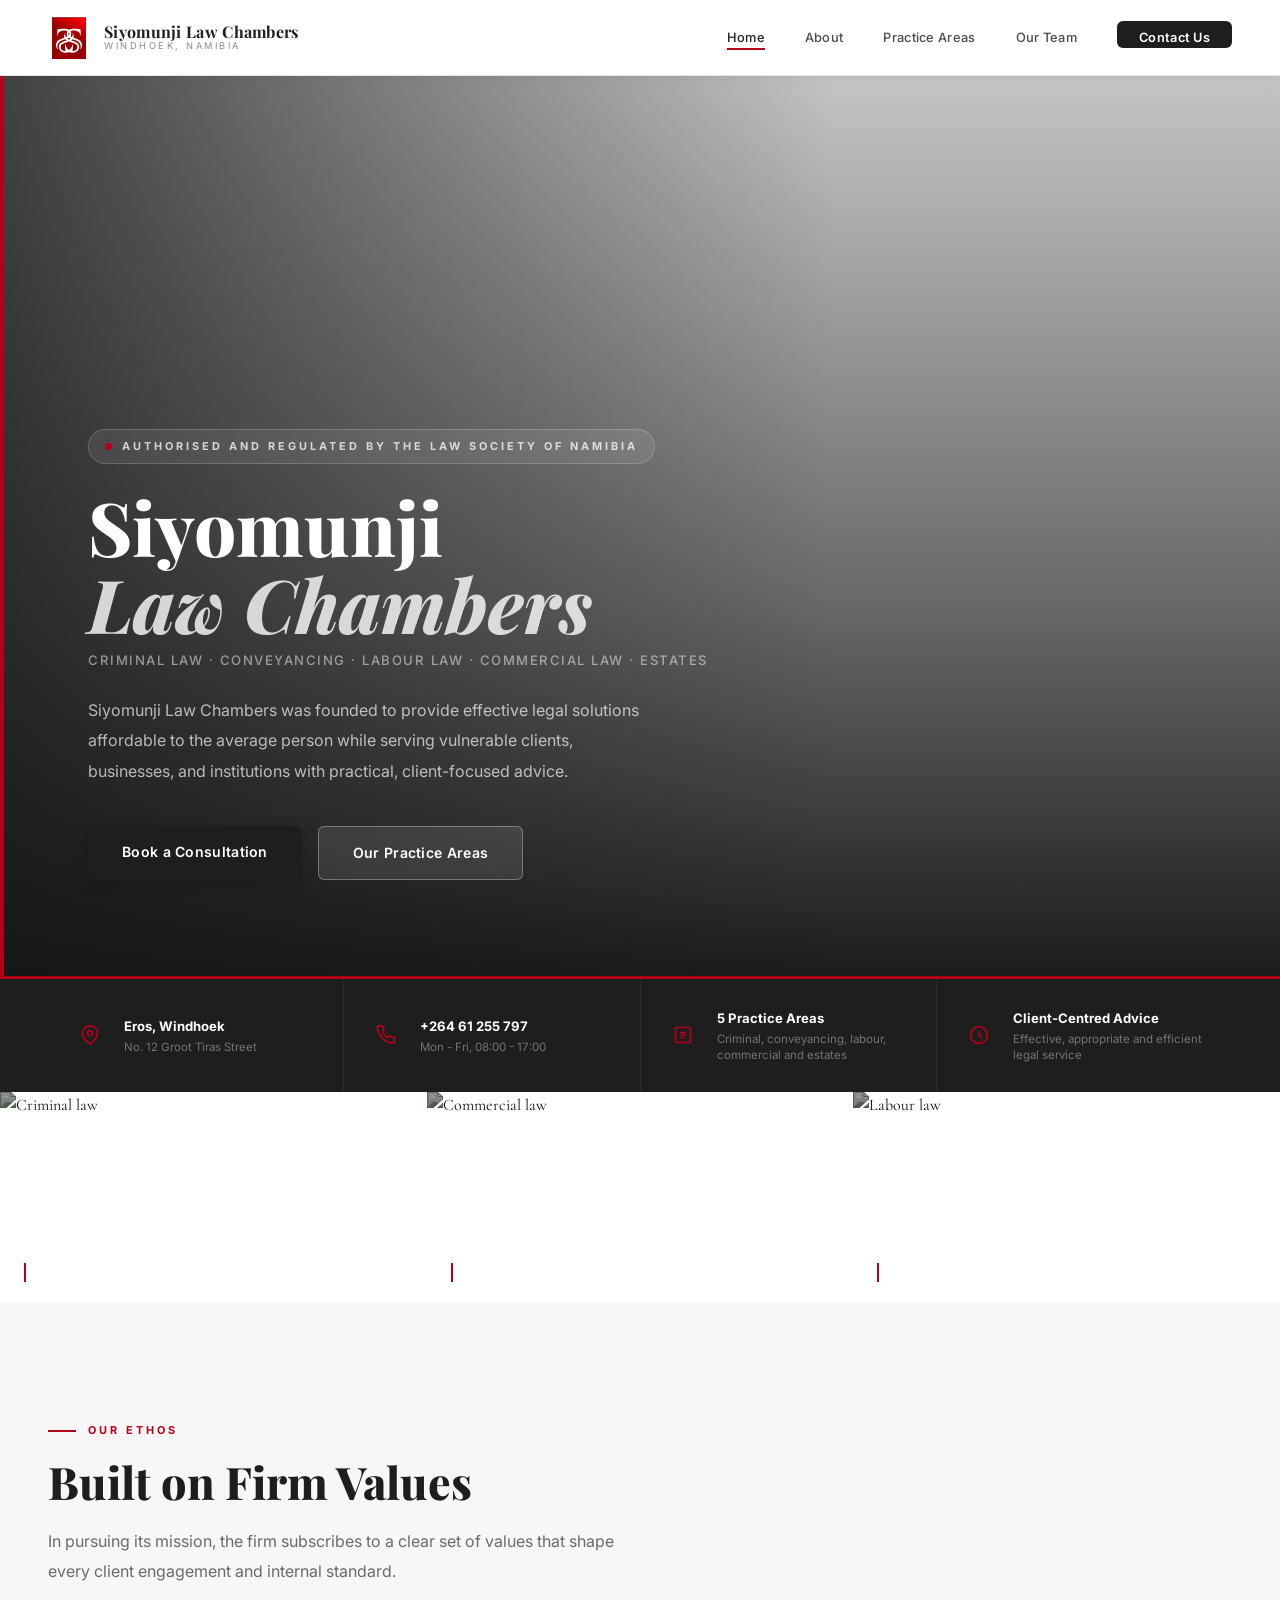
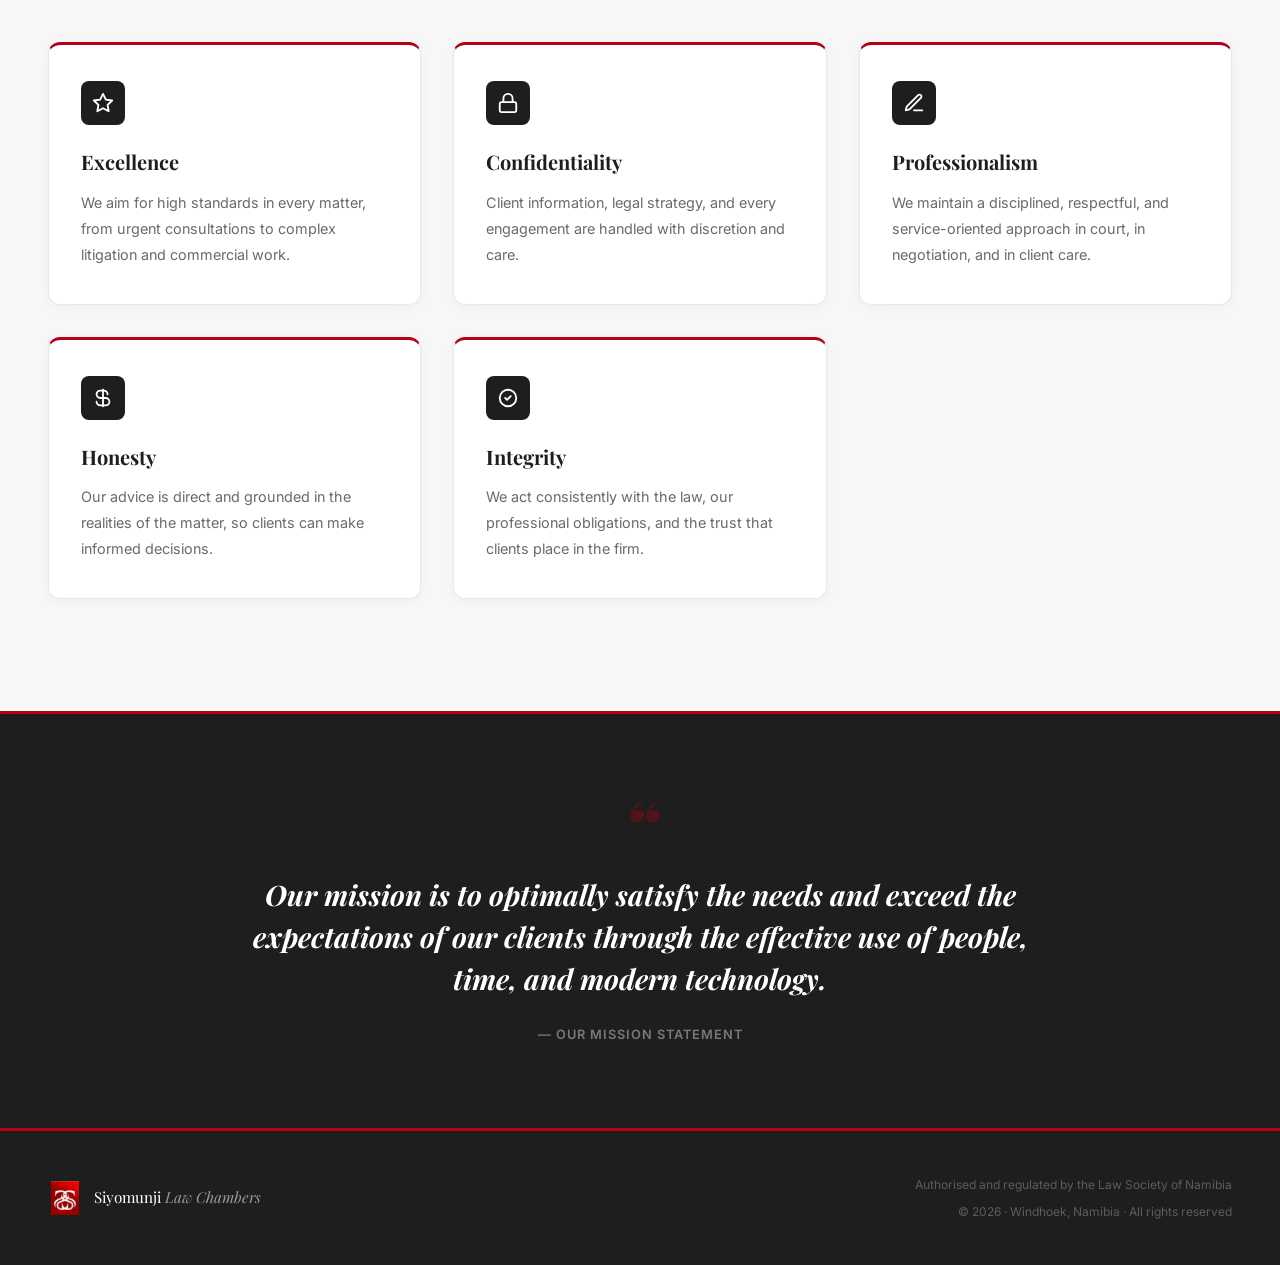
==== commit c89e6312: "revert: restore homepage hero to Unsplash statue image Co-Authored-By: Claude Sonnet 4.6 <noreply@an" ====
--- a/index.html
+++ b/index.html
@@ -14,7 +14,7 @@
     }
     .hero-bg {
       position: absolute; inset: 0;
-      background-image: url('team%20picture.png');
+      background-image: url('https://images.unsplash.com/photo-1589829545856-d10d557cf95f?auto=format&fit=crop&w=1800&q=85');
       background-size: cover; background-position: center 28%;
       transform: scale(1.04); transition: transform 8s ease-out;
     }
